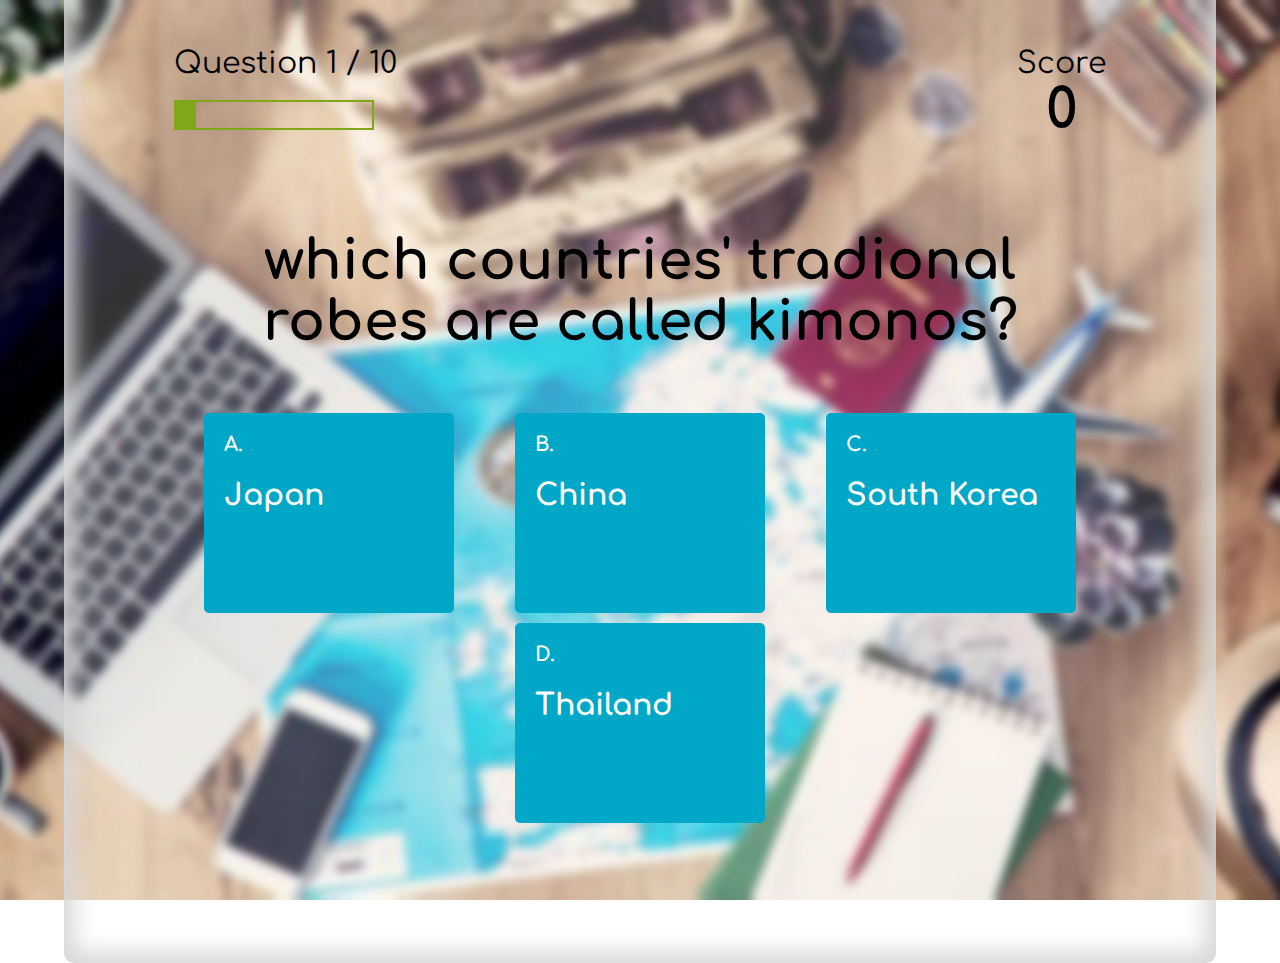
==== countriesQuiz.html @ 9be76346 "initalcommit" ====
<!DOCTYPE html>
<html lang="en">
<head>
    <meta charset="UTF-8">
    <meta http-equiv="X-UA-Compatible" content="IE=edge">
    <meta name="viewport" content="width=device-width, initial-scale=1.0">
    <link rel="stylesheet" href="quiz.css">
    <link rel="stylesheet" href="styles.css">
    <title>My Quiz App</title>
</head>
<body>



    <div class="container">
        <div class="backgroundQuiz">
        <div id="game" class="justify-center flex-column">
            <div id="hud">
                <div class="hud-item">
                    <p id="progressText" class="hud-prefix">
                        Question
                    </p>
                    <div id="progressBar">
                        <div id="progressBarFull"></div>
                    </div>
                </div>
                <div class="hud-item">
                    <p class="hud-prefix">
                        Score
                    </p>
                    <h1 class="hud-main-text" id="score">
                        0
                    </h1>
                </div>
            </div>





            <h1 id="question">What is the answer to this question</h1>
            
            <div class = "question-container">
                <div class="question-feature">A.
                    <br>
                    <br>
                    <div class="choice-text" data-number="1">Choice </div>
                </div>

                <div class = "question-container">
                <div class="question-feature">B.
                    <br>
                    <br>
                    <div class="choice-text" data-number="2">Choice 2</div>
                </div>
                </div>

                <div class = "question-container">
                <div class="question-feature">C.
                    <br>
                    <br>
                    <div class="choice-text" data-number="3">Choice 3</div>
                </div>
                </div>

                <div class = "question-container">
                <div class="question-feature">D.
                    <br>
                    <br>
                    <div class="choice-text" data-number="4">Choice 4</div>
                </div>
                </div>
            </div>
        </div>
    </div>





    <script src="countriesQuiz.js"></script>
</body>
</html>
---- quiz.css ----
.question-container {
    list-style: none;
    display: flex;
    flex-flow: row wrap;
    justify-content: space-around;
}

.question-feature {
    background: #00a7c7;
    width: 250px;
    height: 200px;
    margin-top: 10px;
    color: white;
    font-weight: bold;
    font-size: 2rem;
    padding: 20px;
    border-radius: 5px;
}

.choice-text{
    font-size: 3rem;
    width: 100%;
    height: 100%;
}

.choice-text:hover {
    cursor: pointer;
}

#question {
    margin-top: 4rem;
}

.question-feature:hover{
    transform: scale(1.02);
    box-shadow: 0 0.4rem 1.4rem 0 #9bcfe0;
    transition: transform 200ms;
}

/*background for correct or incorrect choices*/
.correct {
    background-image: url(correctImage.png);
    background-size: cover;
}

.incorrect {
    background-image: url(incorrectImage.png);
    background-size: cover;
}






/* Heads up Display */
#hud {
    display:flex;
    justify-content: space-between;
}

/* text for hud */
.hud-prefix {
    text-align: center;
    font-size: 3rem;
}

#progressBar {
    width: 20rem;
    height: 3rem;
    border: 0.2rem solid #80a71a;
    margin-top: 2rem;
    overflow: hidden;
}

#progressBarFull {
    height: 100%;
    background: #80a71a;
    width: 0%;
}
---- styles.css ----
@import url('https://fonts.googleapis.com/css2?family=Comfortaa&display=swap');

* {
    box-sizing: border-box;
    margin: 0;
    padding: 0;
    font-size: 62.5%;
    font-family: 'Comfortaa', cursive;
    
}
.container {
    background-color: #f3e9e7;
    width: 100vw;
    height: 100vh;
    margin: 0 auto;
    display: flex;
    justify-content: center;
    align-items: center;
    padding: 2rem;
    
    background-image: url(travelPhoto.jpg);
    background-position: center;
    background-repeat: no-repeat;
    background-size: cover;
}

.background{
    background: rgb(255, 255, 255, 0.2);
    border-radius: 10px;
    box-shadow: 0px 0px 10px 10px rgb(0,0,0,0.2);
    box-shadow: inset 0 0 25px 10px #d6d6d6;
}

.backgroundQuiz {
    background: rgb(255, 255, 255, 0.2);
    border-radius: 10px;
    height: 90h;
    width: 90vw;
    box-shadow: 0px 0px 10px 10px rgb(0,0,0,0.2);
    box-shadow: inset 0 0 25px 10px #d6d6d6;
    padding: 10px;
    padding-bottom: 40px;
}

h1 {
    font-size: 5.5rem;
    margin-bottom: 5rem;
    text-align: center;
}

h2 {
    font-size: 5rem;
    margin-bottom: 4rem
}

.quiz {
    justify-content: center;
    display: flex;
    flex-direction: column;
    padding: 100px;
}
.home {
    justify-content: center;
    align-items: center;
    display:flex;
    flex-direction: column;
    padding: 100px;
}

.flex-column {
    display:flex;
    flex-direction: column;
    padding: 100px;
}

.flex-center {
    justify-content: center;
    align-items: center;
}

.justify-center {
    justify-content: center;
}

.text-center {
    text-align: center;
}

ul {
    list-style-type: none;
}

li {
    display: inline;
}

.btn{
    font-size: 3.5rem;
    padding: 5rem 2rem;
    margin: 10px;
    width: 30rem;
    text-align: center;
    margin-bottom: 1rem;
    text-decoration: none;
    color: white;
    background: #00a7c7;
    border-radius: 5px;
    display: inline;
}

.endBtn {
    font-size: 3.5rem;
    padding: 2rem 0;
    margin: 10px;
    width: 30rem;
    text-align: center;
    margin-bottom: 1rem;
    text-decoration: none;
    color: white;
    background: #00a7c7;
    border-radius: 5px;
    display: inline;
}

.homeBtn{
    font-size: 3rem;
    padding: 2rem 0;
    width: 30rem;
    text-align: center;
    margin-bottom: 1rem;
    text-decoration: none;
    color: black;
    background: #e76f3d;
    border-radius: 5px;
}

.btn:hover{
    cursor: pointer;
    box-shadow: 0 0.5rem 1.4rem 0 #9bcfe0;
    transition: transform 150ms;
    transform: scale(1.03);
}

.homeBtn:hover{
    cursor: pointer;
    box-shadow: 0 0.5rem 1.4rem 0 #feab6b;
    transition: transform 150ms;
    transform: scale(1.02);
}


/* End Page CSS */
.end {
    width: 100%;
    display: flex;
    flex-direction: column;
    align-items: center;
    max-width: 30rem;
}

#end-text {
    font-size: 3rem;
    text-align: center;
}

.fa-paper-plane {
    font-size: 5rem;
    margin-left: 2rem;
}
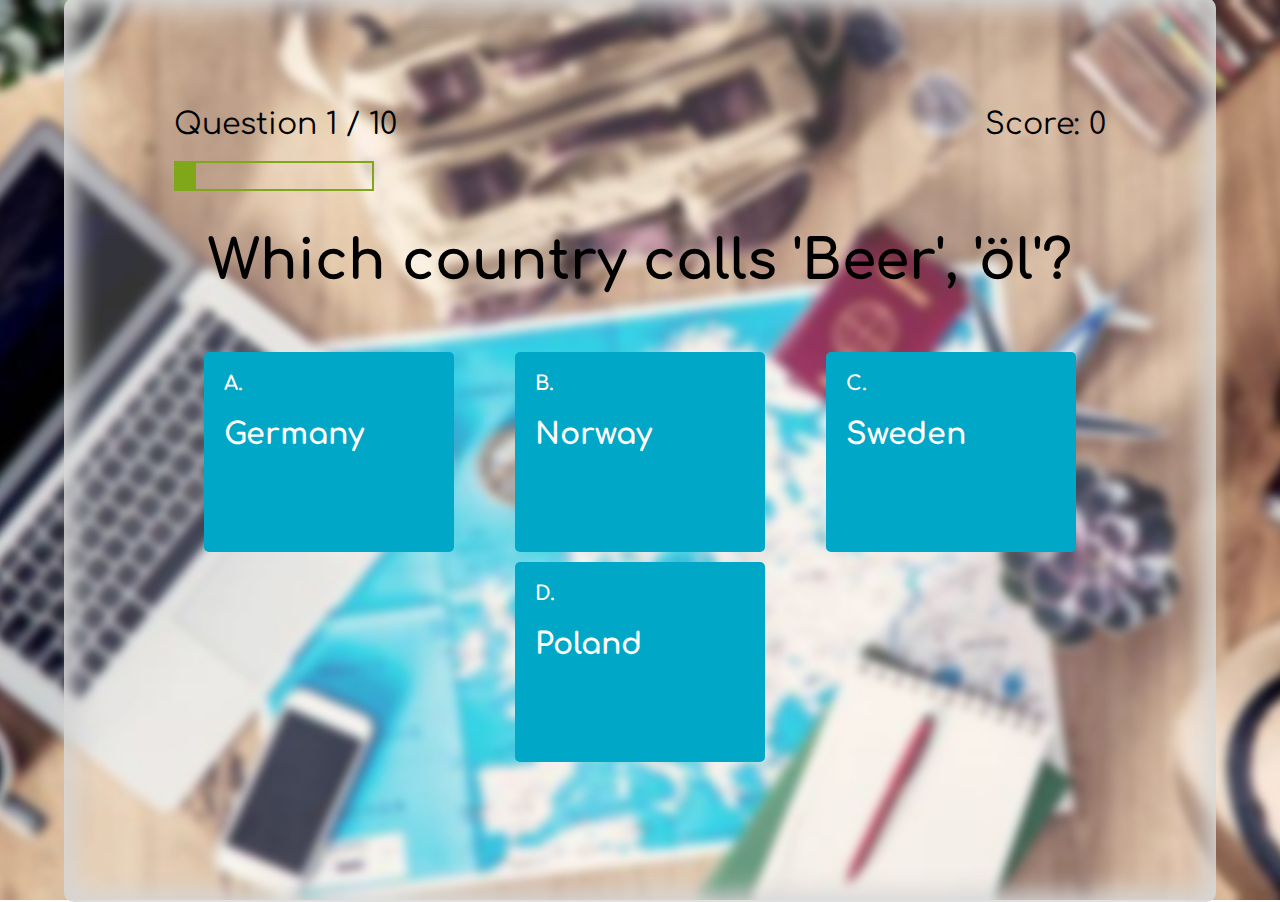
==== commit 84820d6a: "thidcommit" ====
--- a/countriesQuiz.html
+++ b/countriesQuiz.html
@@ -25,12 +25,9 @@
                     </div>
                 </div>
                 <div class="hud-item">
-                    <p class="hud-prefix">
-                        Score
+                    <p class="hud-prefix" id="score">
+                        Score: 0
                     </p>
-                    <h1 class="hud-main-text" id="score">
-                        0
-                    </h1>
                 </div>
             </div>
 
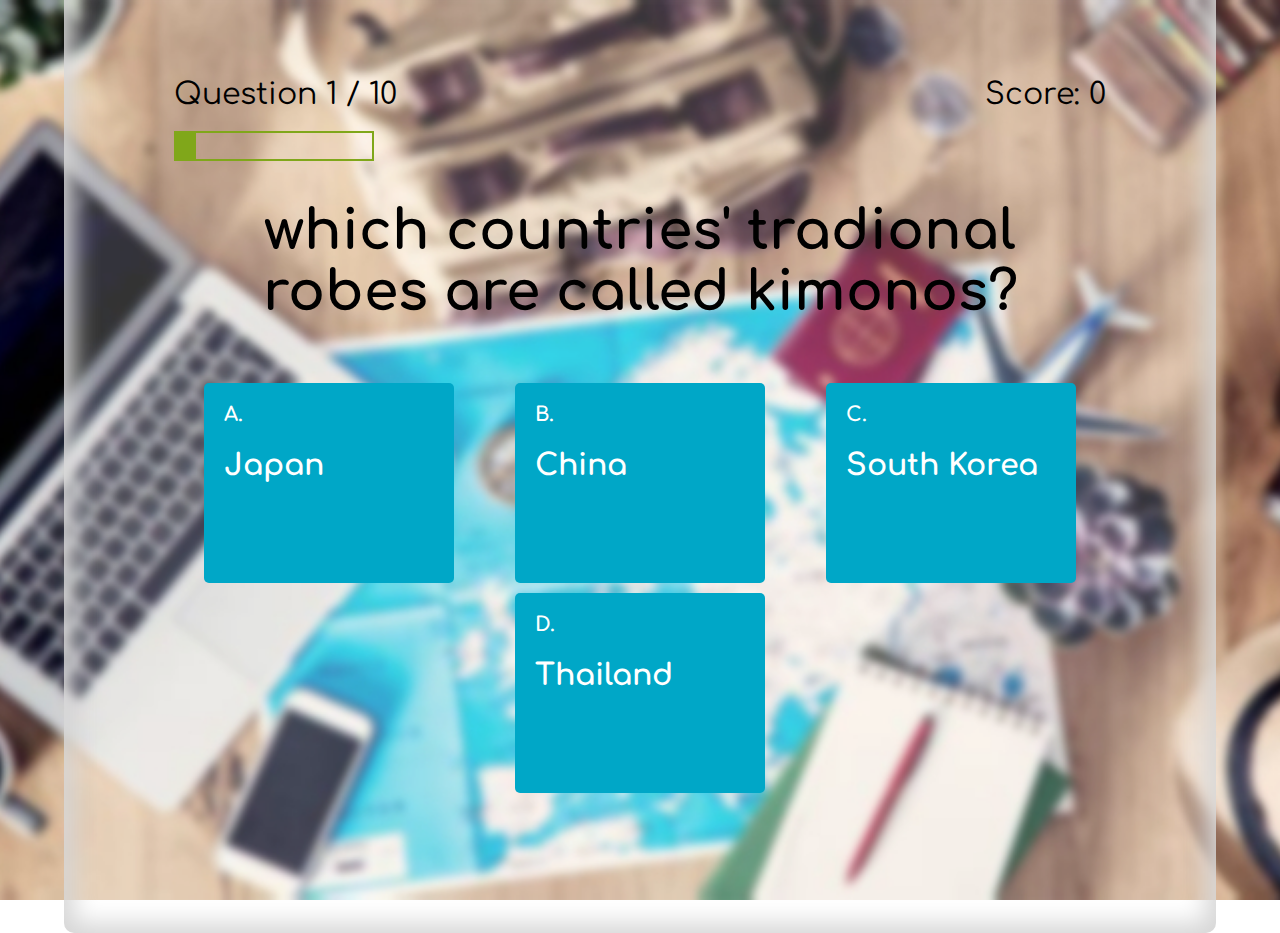
==== commit 618433b3: "fifthcommit" ====
--- a/countriesQuiz.html
+++ b/countriesQuiz.html
@@ -14,9 +14,9 @@
 
     <div class="container">
         <div class="backgroundQuiz">
-        <div id="game" class="justify-center flex-column">
+        <div class="quiz">
             <div id="hud">
-                <div class="hud-item">
+                <div class="hud-feature">
                     <p id="progressText" class="hud-prefix">
                         Question
                     </p>
@@ -24,7 +24,7 @@
                         <div id="progressBarFull"></div>
                     </div>
                 </div>
-                <div class="hud-item">
+                <div class="hud-feature">
                     <p class="hud-prefix" id="score">
                         Score: 0
                     </p>
@@ -41,7 +41,7 @@
                 <div class="question-feature">A.
                     <br>
                     <br>
-                    <div class="choice-text" data-number="1">Choice </div>
+                    <div class="choice-text" data-number="1">Choice 1</div>
                 </div>
 
                 <div class = "question-container">
--- a/styles.css
+++ b/styles.css
@@ -67,23 +67,12 @@
     padding: 100px;
 }
 
-.flex-column {
+#end {
+    justify-content: center;
+    align-items: center;
     display:flex;
     flex-direction: column;
     padding: 100px;
-}
-
-.flex-center {
-    justify-content: center;
-    align-items: center;
-}
-
-.justify-center {
-    justify-content: center;
-}
-
-.text-center {
-    text-align: center;
 }
 
 ul {
